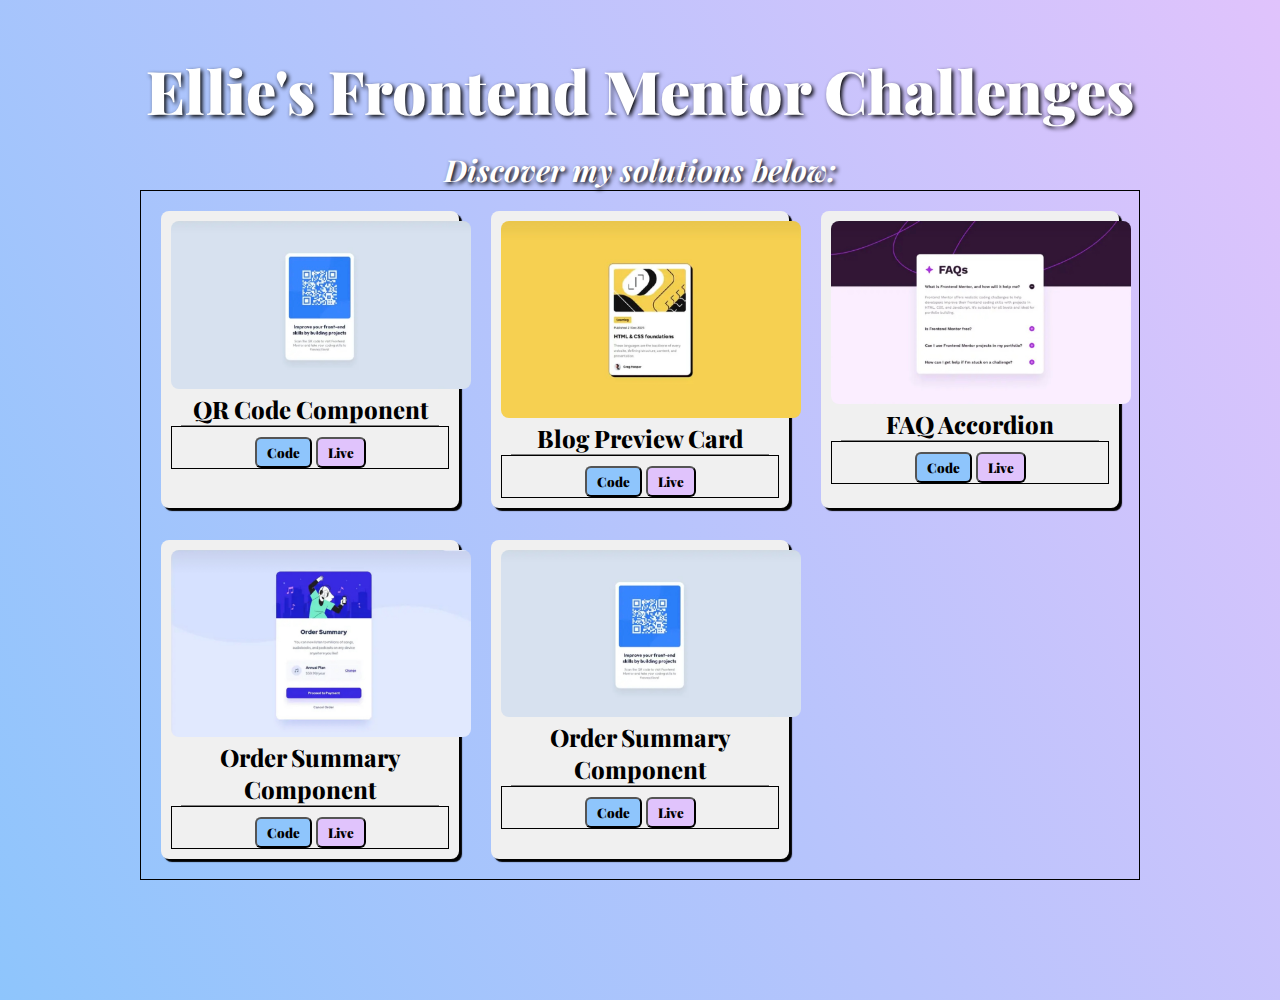
==== index.html @ c19d82af "Create html and css for landing page for challenges" ====
<!DOCTYPE html>
<html lang="en">
<head>
    <meta charset="UTF-8">
    <meta name="viewport" content="width=device-width, initial-scale=1.0">
    <link rel="preconnect" href="https://fonts.googleapis.com">
    <link rel="preconnect" href="https://fonts.gstatic.com" crossorigin>
    <link href="https://fonts.googleapis.com/css2?family=Playfair+Display:ital,wght@0,400..900;1,400..900&display=swap" rel="stylesheet">
    <link rel="stylesheet" href="./styles.css">
    <title>Frontend Mentor Challenges</title>
</head>
<body>

    <div class="content-wrapper">
        <header class="header">
            <h1>Ellie's Frontend Mentor Challenges</h1>
            <h3>Discover my solutions below:</h3>
        </header>

        <div class="grid">
            <div class="cards">
                <div class="card-item">
                    <img src="./img/QR-codecomponent.jpeg" alt="QR code">
                    <div class="card-content">
                        <h2>QR Code Component</h2>
                    </div>
                    <div class="card-btn-container">
                        <button class="card-btn" id="codeBtn">Code</button>
                        <button class="card-btn" id="liveBtn" >Live</button>
                    </div>
                </div>
                <div class="card-item">
                    <img src="./img/blog-preview-card.jpeg" alt="Blog Preview Card">
                    <div class="card-content">
                        <h2>Blog Preview Card</h2>
                    </div>
                    <div class="card-btn-container">
                        <button class="card-btn" id="codeBtn" type="button">Code</button>
                        <button class="card-btn" id="liveBtn" type="button">Live</button>
                    </div>
                </div>
                <div class="card-item">
                    <img src="./img/faq-accordion.jpeg" alt="FAQ Accordion">
                    <div class="card-content">
                        <h2>FAQ Accordion</h2>
                    </div>     
                    <div class="card-btn-container">
                        <button class="card-btn" id="codeBtn" type="button">Code</button>
                        <button class="card-btn" id="liveBtn" type="button">Live</button>
                    </div>     
                </div>
                <div class="card-item">
                    <img src="./img/Order-summary.jpeg" alt="Order Summary">
                    <div class="card-content">
                        <h2>Order Summary Component</h2>
                    </div>
                    <div class="card-btn-container">
                        <button class="card-btn" id="codeBtn" type="button">Code</button>
                        <button class="card-btn" id="liveBtn" type="button">Live</button>
                    </div>
                </div>
                <div class="card-item">
                    <img src="./img/QR-codecomponent.jpeg" alt="Order Summary">
                    <div class="card-content">
                        <h2>Order Summary Component</h2>
                    </div>
                    <div class="card-btn-container">
                        <button class="card-btn" id="codeBtn" type="button">Code</button>
                        <button class="card-btn" id="liveBtn" type="button">Live</button>
                    </div>
                </div>
            </div>
        </div>
    </div>
</body>
</html>
---- styles.css ----
* {
    margin: 0;
    padding: 0;
    box-sizing: border-box;
    /* border: 1px solid black; */
    font-family: "Playfair Display", sans-serif;
}

body {
    background-image: linear-gradient(62deg, #8ec5fc 0%, #e0c3fc 100%);
    min-height: 100vh;
    margin: 50px;
}

.content-wrapper {
    max-width: 1000px;
    place-self: center;
    margin-right: auto;
    margin-left: auto;
}

header {
    text-align: center;
    display: flex;
    flex-wrap: wrap;
    justify-content: center;
    color: #fff;
}

header h1 {
    font-weight: 900;
    font-size: 60px;
    margin-bottom: 20px;
    text-shadow: 2px 2px 4px black;
}

header h3 {
    font-style: italic;
    text-shadow: 2px 2px 4px black;
    font-size: 30px;
}

.grid {
    border: 1px solid black;
    padding: 20px;
    max-width: 1000px;
}

.cards {
    display: grid;
    gap: 2rem;
    grid-template-columns: repeat(auto-fit, minmax(250px, 1fr));
}

.card-item {
    gap: 20px;
    box-shadow: 3px 3px 1px;
    text-align: center;
    background-color: #f0f0f0;
    padding: 10px;
    border-radius: 8px;
}

.card-content {
    padding: 0 10px;
}

.card-item h2 {
    border-bottom: 1px solid gray;
    font-weight: 800;
}

.card-item img {
    max-width: 300px;
    height: auto;
    border-radius: 8px;
}

.card-btn-container {
    border: 1px solid black;
}

.card-btn {
    padding: 5px 10px;
    margin-top: 10px;
    cursor: pointer;
    font-weight: 900;
    border-radius: 6px;
}

#codeBtn {
    background-color: #8ec5fc;
    transition: 0.5s;
}

#liveBtn {
    background-color: #e0c3fc;
    transition: 0.5s;
}

#codeBtn:hover {
    background-color: #3098ff;
    transition: 0.5s;
}

#liveBtn:hover {
    background-color: #b567ff;
    transition: 0.5s;
}
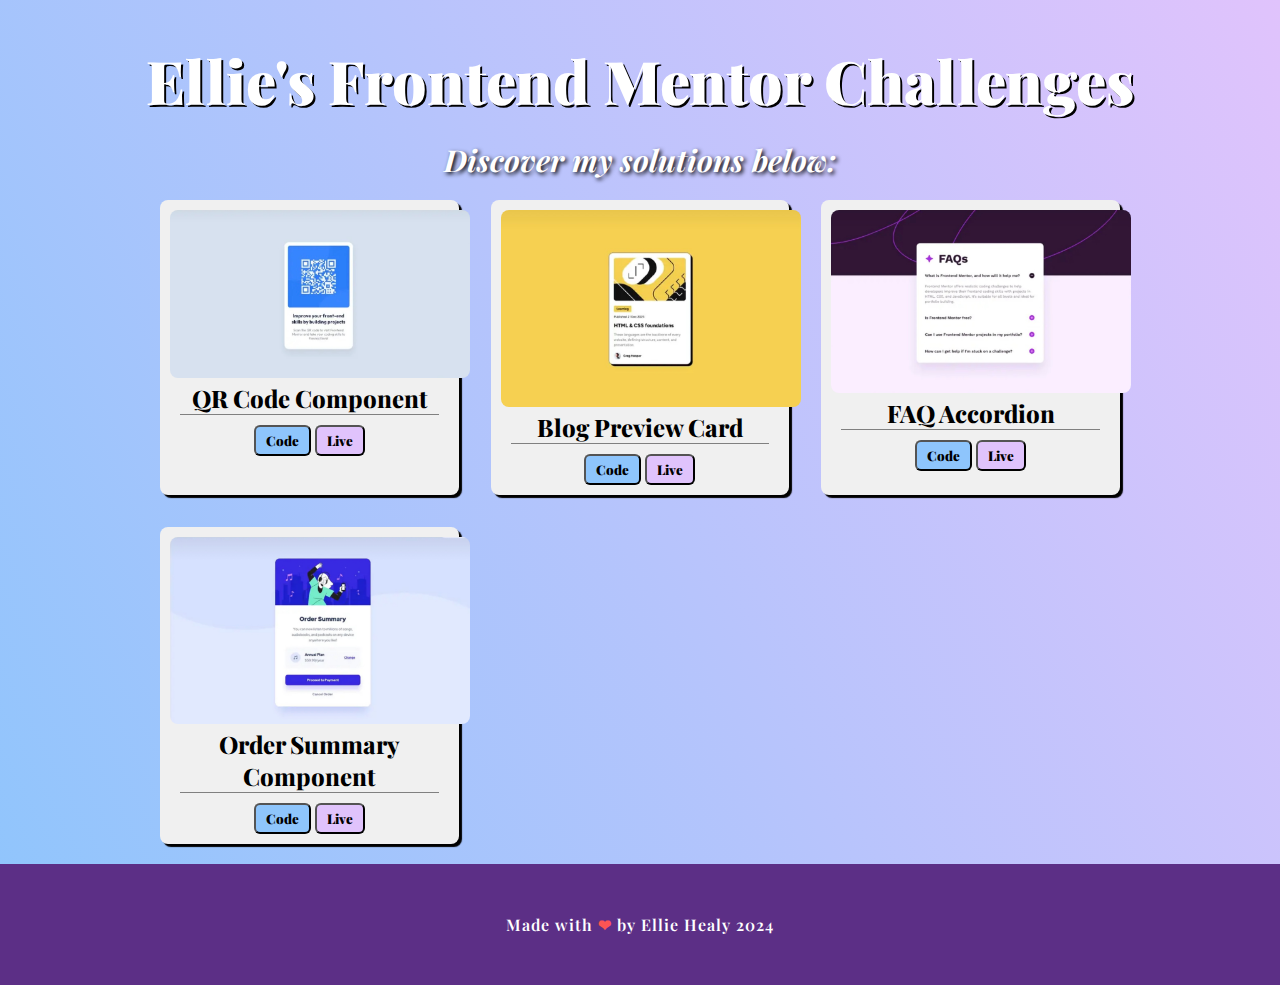
==== commit bafdb547: "Add JS code and live buttons, add footer" ====
--- a/index.html
+++ b/index.html
@@ -25,8 +25,8 @@
                         <h2>QR Code Component</h2>
                     </div>
                     <div class="card-btn-container">
-                        <button class="card-btn" id="codeBtn">Code</button>
-                        <button class="card-btn" id="liveBtn" >Live</button>
+                        <button class="card-btn" id="codeBtn1">Code</button>
+                        <button class="card-btn" id="liveBtn1" >Live</button>
                     </div>
                 </div>
                 <div class="card-item">
@@ -35,8 +35,8 @@
                         <h2>Blog Preview Card</h2>
                     </div>
                     <div class="card-btn-container">
-                        <button class="card-btn" id="codeBtn" type="button">Code</button>
-                        <button class="card-btn" id="liveBtn" type="button">Live</button>
+                        <button class="card-btn" id="codeBtn2" type="button">Code</button>
+                        <button class="card-btn" id="liveBtn2" type="button">Live</button>
                     </div>
                 </div>
                 <div class="card-item">
@@ -45,8 +45,8 @@
                         <h2>FAQ Accordion</h2>
                     </div>     
                     <div class="card-btn-container">
-                        <button class="card-btn" id="codeBtn" type="button">Code</button>
-                        <button class="card-btn" id="liveBtn" type="button">Live</button>
+                        <button class="card-btn" id="codeBtn3" type="button">Code</button>
+                        <button class="card-btn" id="liveBtn3" type="button">Live</button>
                     </div>     
                 </div>
                 <div class="card-item">
@@ -55,22 +55,19 @@
                         <h2>Order Summary Component</h2>
                     </div>
                     <div class="card-btn-container">
-                        <button class="card-btn" id="codeBtn" type="button">Code</button>
-                        <button class="card-btn" id="liveBtn" type="button">Live</button>
-                    </div>
-                </div>
-                <div class="card-item">
-                    <img src="./img/QR-codecomponent.jpeg" alt="Order Summary">
-                    <div class="card-content">
-                        <h2>Order Summary Component</h2>
-                    </div>
-                    <div class="card-btn-container">
-                        <button class="card-btn" id="codeBtn" type="button">Code</button>
-                        <button class="card-btn" id="liveBtn" type="button">Live</button>
+                        <button class="card-btn" id="codeBtn4" type="button">Code</button>
+                        <button class="card-btn" id="liveBtn4" type="button">Live</button>
                     </div>
                 </div>
             </div>
         </div>
     </div>
+    <footer class="footer">
+        <p>Made with <span>&#10084</span> by Ellie Healy 2024</p>
+    </footer>
+
+    <script type="text/javascript" src="./script.js"></script>
 </body>
-</html>+</html>
+
+<!-- <img src="./blog-preview-card-main/index.html" alt=""> -->--- a/styles.css
+++ b/styles.css
@@ -2,14 +2,12 @@
     margin: 0;
     padding: 0;
     box-sizing: border-box;
-    /* border: 1px solid black; */
     font-family: "Playfair Display", sans-serif;
 }
 
 body {
     background-image: linear-gradient(62deg, #8ec5fc 0%, #e0c3fc 100%);
     min-height: 100vh;
-    margin: 50px;
 }
 
 .content-wrapper {
@@ -30,8 +28,9 @@
 header h1 {
     font-weight: 900;
     font-size: 60px;
+    margin-top: 40px;
     margin-bottom: 20px;
-    text-shadow: 2px 2px 4px black;
+    text-shadow: 2px 2px 0 black;
 }
 
 header h3 {
@@ -41,7 +40,6 @@
 }
 
 .grid {
-    border: 1px solid black;
     padding: 20px;
     max-width: 1000px;
 }
@@ -72,12 +70,8 @@
 
 .card-item img {
     max-width: 300px;
-    height: auto;
+    /* height: auto; */
     border-radius: 8px;
-}
-
-.card-btn-container {
-    border: 1px solid black;
 }
 
 .card-btn {
@@ -88,22 +82,38 @@
     border-radius: 6px;
 }
 
-#codeBtn {
+#codeBtn1, #codeBtn2, #codeBtn3, #codeBtn4 {
     background-color: #8ec5fc;
     transition: 0.5s;
 }
 
-#liveBtn {
+#liveBtn1, #liveBtn2, #liveBtn3, #liveBtn4 {
     background-color: #e0c3fc;
     transition: 0.5s;
 }
 
-#codeBtn:hover {
+#codeBtn1:hover, #codeBtn2:hover, #codeBtn3:hover, #codeBtn4:hover {
     background-color: #3098ff;
     transition: 0.5s;
 }
 
-#liveBtn:hover {
+#liveBtn1:hover, #liveBtn2:hover, #liveBtn3:hover, #liveBtn4:hover {
     background-color: #b567ff;
     transition: 0.5s;
+}
+
+.footer {
+    background-color: #5c2f86;
+    padding: 50px;
+}
+
+.footer p {
+    text-align: center;
+    color: #fff;
+    font-weight: 600;
+    letter-spacing: 1px;
+}
+
+.footer span {
+    color: rgb(252, 84, 84);
 }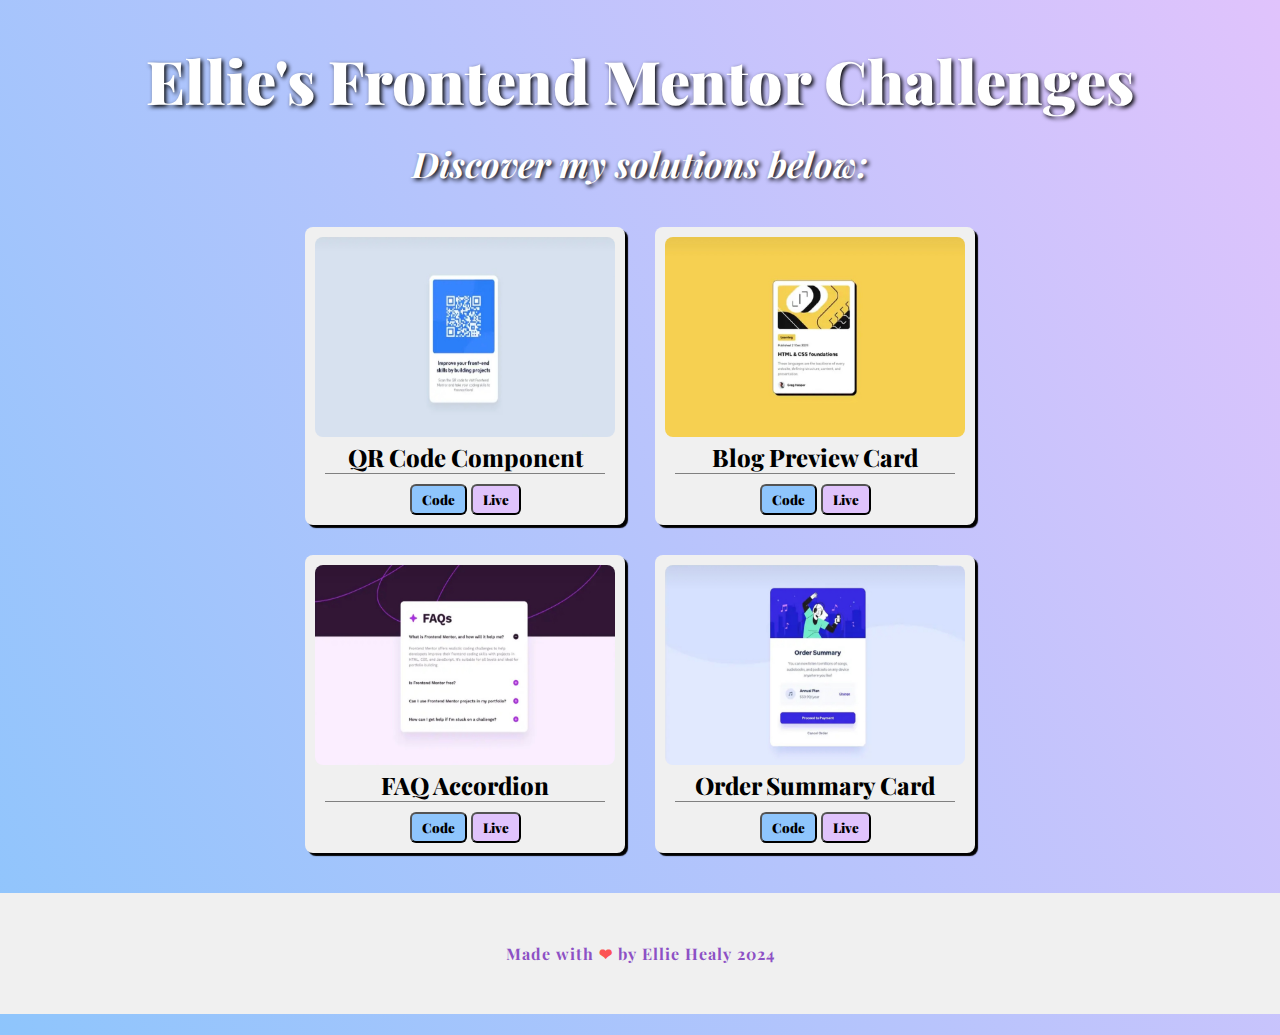
==== commit 9bab530f: "Fix issue with image overlap and add interactivity to button 1" ====
--- a/index.html
+++ b/index.html
@@ -52,7 +52,7 @@
                 <div class="card-item">
                     <img src="./img/Order-summary.jpeg" alt="Order Summary">
                     <div class="card-content">
-                        <h2>Order Summary Component</h2>
+                        <h2>Order Summary Card</h2>
                     </div>
                     <div class="card-btn-container">
                         <button class="card-btn" id="codeBtn4" type="button">Code</button>
@@ -70,4 +70,4 @@
 </body>
 </html>
 
-<!-- <img src="./blog-preview-card-main/index.html" alt=""> -->+<img src="./qr-code-component/index.html" alt="">--- a/styles.css
+++ b/styles.css
@@ -30,24 +30,25 @@
     font-size: 60px;
     margin-top: 40px;
     margin-bottom: 20px;
-    text-shadow: 2px 2px 0 black;
+    text-shadow: 2px 2px 4px black;
 }
 
 header h3 {
     font-style: italic;
     text-shadow: 2px 2px 4px black;
-    font-size: 30px;
+    font-size: 35px;
 }
 
 .grid {
-    padding: 20px;
+    padding: 40px;
     max-width: 1000px;
 }
 
 .cards {
-    display: grid;
-    gap: 2rem;
-    grid-template-columns: repeat(auto-fit, minmax(250px, 1fr));
+    display: flex;
+    gap: 30px;
+    flex-wrap: wrap;
+    justify-content: center;
 }
 
 .card-item {
@@ -69,8 +70,8 @@
 }
 
 .card-item img {
-    max-width: 300px;
-    /* height: auto; */
+    width: 300px;
+    height: 200px;
     border-radius: 8px;
 }
 
@@ -103,14 +104,14 @@
 }
 
 .footer {
-    background-color: #5c2f86;
+    background-color:#f0f0f0;
     padding: 50px;
 }
 
 .footer p {
     text-align: center;
-    color: #fff;
-    font-weight: 600;
+    color: #8d51c5;
+    font-weight: 700;
     letter-spacing: 1px;
 }
 
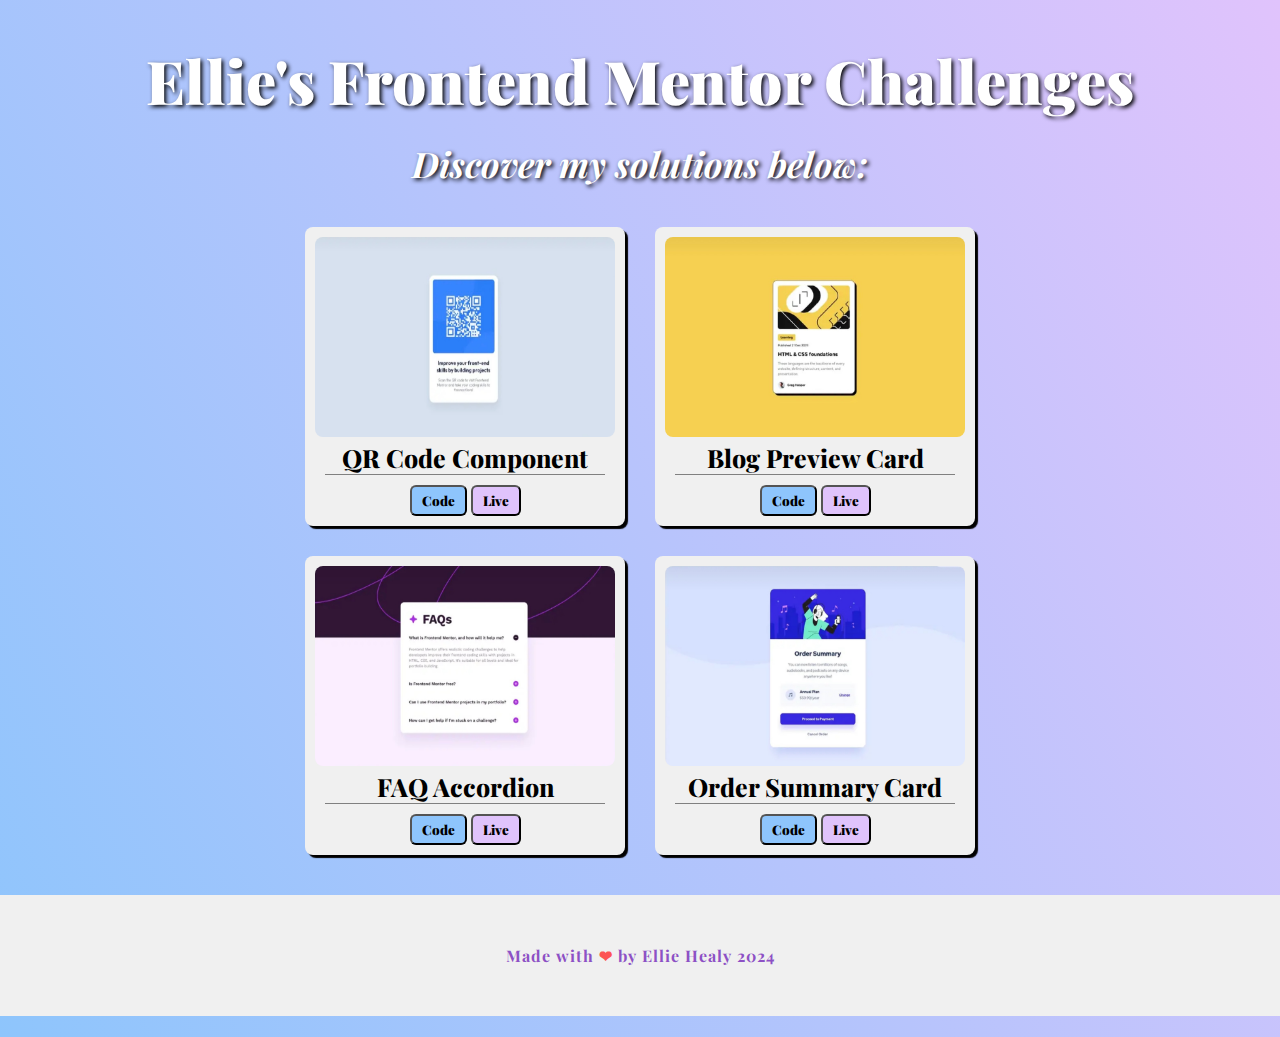
==== commit d8f0dbcc: "Add semantic HTML" ====
--- a/index.html
+++ b/index.html
@@ -11,57 +11,60 @@
 </head>
 <body>
 
-    <div class="content-wrapper">
-        <header class="header">
-            <h1>Ellie's Frontend Mentor Challenges</h1>
-            <h3>Discover my solutions below:</h3>
-        </header>
+    <header class="header">
+        <h1>Ellie's Frontend Mentor Challenges</h1>
+        <h3>Discover my solutions below:</h3>
+    </header>
 
-        <div class="grid">
-            <div class="cards">
-                <div class="card-item">
-                    <img src="./img/QR-codecomponent.jpeg" alt="QR code">
-                    <div class="card-content">
-                        <h2>QR Code Component</h2>
+    <main>
+        <div class="content-wrapper">
+            <div class="grid">
+                <div class="cards">
+                    <div class="card-item">
+                        <img src="./img/QR-codecomponent.jpeg" alt="QR code">
+                        <div class="card-content">
+                            <h4>QR Code Component</h4>
+                        </div>
+                        <div class="card-btn-container">
+                            <button class="card-btn" id="codeBtn1">Code</button>
+                            <button class="card-btn" id="liveBtn1" >Live</button>
+                        </div>
                     </div>
-                    <div class="card-btn-container">
-                        <button class="card-btn" id="codeBtn1">Code</button>
-                        <button class="card-btn" id="liveBtn1" >Live</button>
+                    <div class="card-item">
+                        <img src="./img/blog-preview-card.jpeg" alt="Blog Preview Card">
+                        <div class="card-content">
+                            <h4>Blog Preview Card</h4>
+                        </div>
+                        <div class="card-btn-container">
+                            <button class="card-btn" id="codeBtn2" type="button">Code</button>
+                            <button class="card-btn" id="liveBtn2" type="button">Live</button>
+                        </div>
                     </div>
-                </div>
-                <div class="card-item">
-                    <img src="./img/blog-preview-card.jpeg" alt="Blog Preview Card">
-                    <div class="card-content">
-                        <h2>Blog Preview Card</h2>
+                    <div class="card-item">
+                        <img src="./img/faq-accordion.jpeg" alt="FAQ Accordion">
+                        <div class="card-content">
+                            <h4>FAQ Accordion</h4>
+                        </div>     
+                        <div class="card-btn-container">
+                            <button class="card-btn" id="codeBtn3" type="button">Code</button>
+                            <button class="card-btn" id="liveBtn3" type="button">Live</button>
+                        </div>     
                     </div>
-                    <div class="card-btn-container">
-                        <button class="card-btn" id="codeBtn2" type="button">Code</button>
-                        <button class="card-btn" id="liveBtn2" type="button">Live</button>
-                    </div>
-                </div>
-                <div class="card-item">
-                    <img src="./img/faq-accordion.jpeg" alt="FAQ Accordion">
-                    <div class="card-content">
-                        <h2>FAQ Accordion</h2>
-                    </div>     
-                    <div class="card-btn-container">
-                        <button class="card-btn" id="codeBtn3" type="button">Code</button>
-                        <button class="card-btn" id="liveBtn3" type="button">Live</button>
-                    </div>     
-                </div>
-                <div class="card-item">
-                    <img src="./img/Order-summary.jpeg" alt="Order Summary">
-                    <div class="card-content">
-                        <h2>Order Summary Card</h2>
-                    </div>
-                    <div class="card-btn-container">
-                        <button class="card-btn" id="codeBtn4" type="button">Code</button>
-                        <button class="card-btn" id="liveBtn4" type="button">Live</button>
+                    <div class="card-item">
+                        <img src="./img/Order-summary.jpeg" alt="Order Summary">
+                        <div class="card-content">
+                            <h4>Order Summary Card</h4>
+                        </div>
+                        <div class="card-btn-container">
+                            <button class="card-btn" id="codeBtn4" type="button">Code</button>
+                            <button class="card-btn" id="liveBtn4" type="button">Live</button>
+                        </div>
                     </div>
                 </div>
             </div>
         </div>
-    </div>
+    </main>
+
     <footer class="footer">
         <p>Made with <span>&#10084</span> by Ellie Healy 2024</p>
     </footer>
--- a/styles.css
+++ b/styles.css
@@ -64,9 +64,10 @@
     padding: 0 10px;
 }
 
-.card-item h2 {
+.card-item h4 {
     border-bottom: 1px solid gray;
     font-weight: 800;
+    font-size: 25px;
 }
 
 .card-item img {
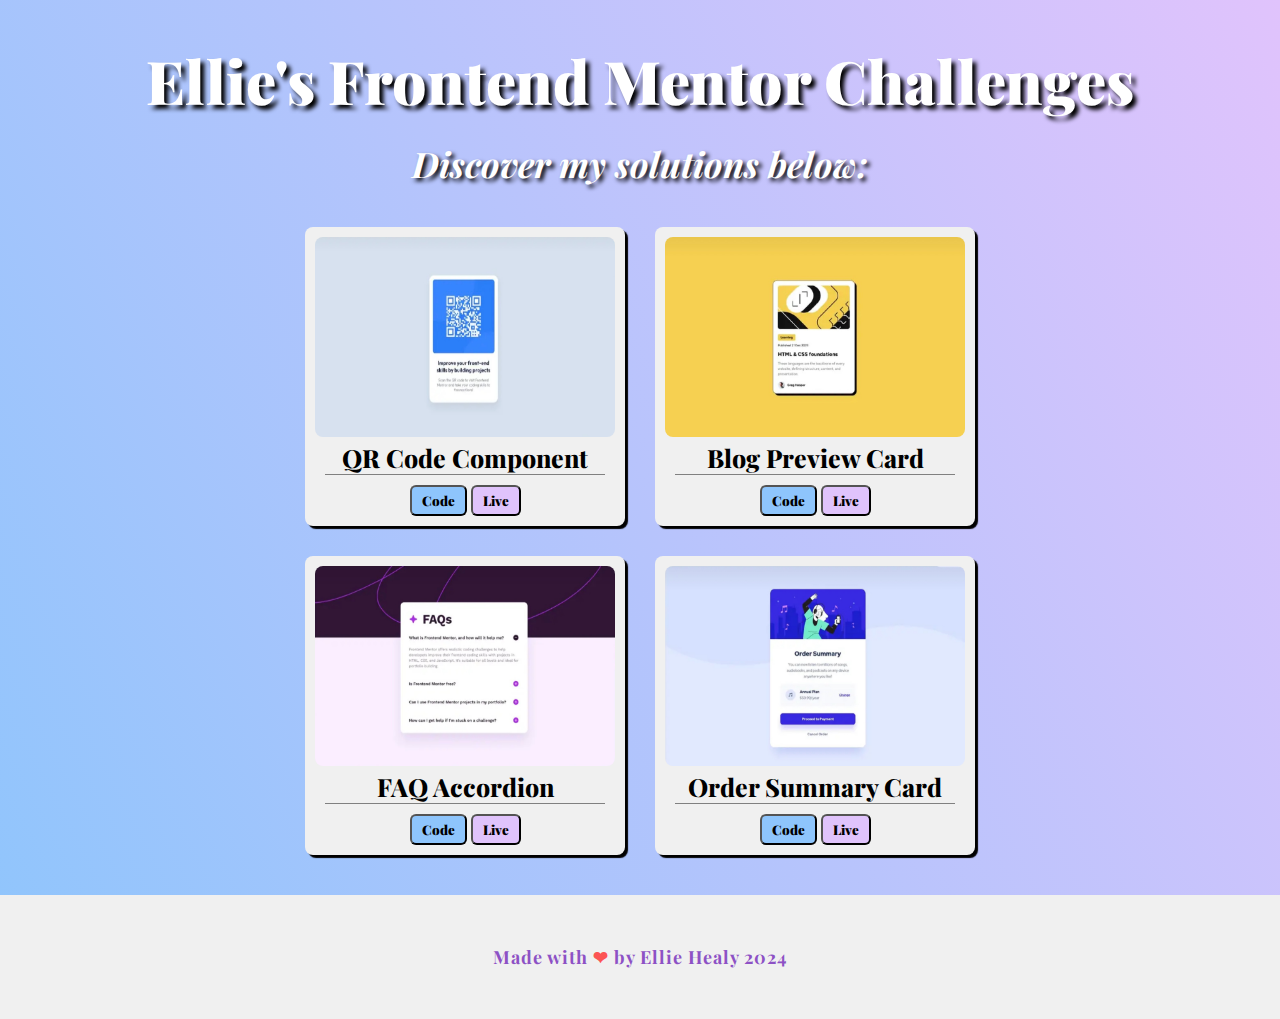
==== commit 3cf6fb73: "Fix footer and headers" ====
--- a/index.html
+++ b/index.html
@@ -11,6 +11,7 @@
 </head>
 <body>
 
+    
     <header class="header">
         <h1>Ellie's Frontend Mentor Challenges</h1>
         <h3>Discover my solutions below:</h3>
@@ -71,6 +72,4 @@
 
     <script type="text/javascript" src="./script.js"></script>
 </body>
-</html>
-
-<img src="./qr-code-component/index.html" alt="">+</html>--- a/styles.css
+++ b/styles.css
@@ -21,6 +21,7 @@
     text-align: center;
     display: flex;
     flex-wrap: wrap;
+    flex-direction: column;
     justify-content: center;
     color: #fff;
 }
@@ -30,12 +31,12 @@
     font-size: 60px;
     margin-top: 40px;
     margin-bottom: 20px;
-    text-shadow: 2px 2px 4px black;
+    text-shadow: 4px 4px 4px black;
 }
 
 header h3 {
     font-style: italic;
-    text-shadow: 2px 2px 4px black;
+    text-shadow: 3px 3px 4px black;
     font-size: 35px;
 }
 
@@ -113,9 +114,19 @@
     text-align: center;
     color: #8d51c5;
     font-weight: 700;
+    font-size: 18px;
     letter-spacing: 1px;
 }
 
 .footer span {
     color: rgb(252, 84, 84);
+}
+
+@media (max-width: 650px) {
+    .header h1 {
+        font-size: 45px;
+    }
+    .header h3 {
+        font-size: 25px;
+    }
 }